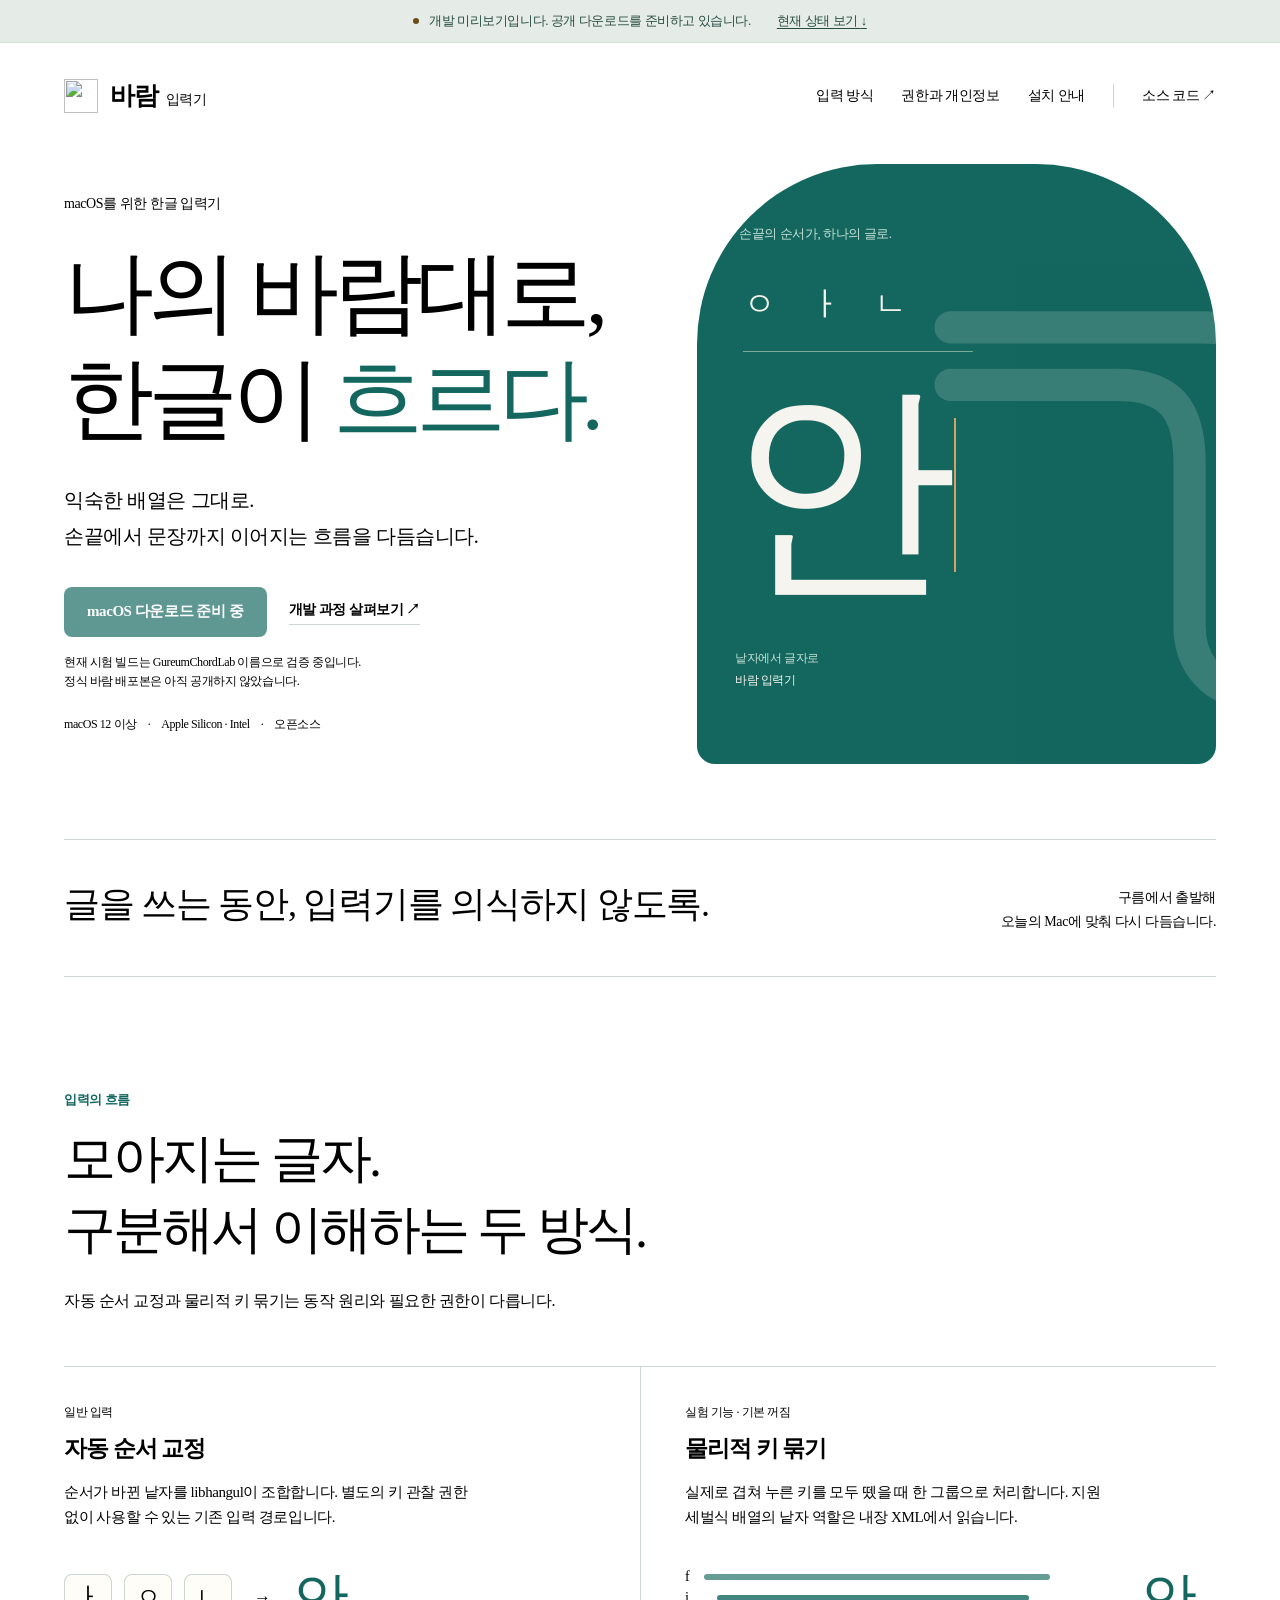
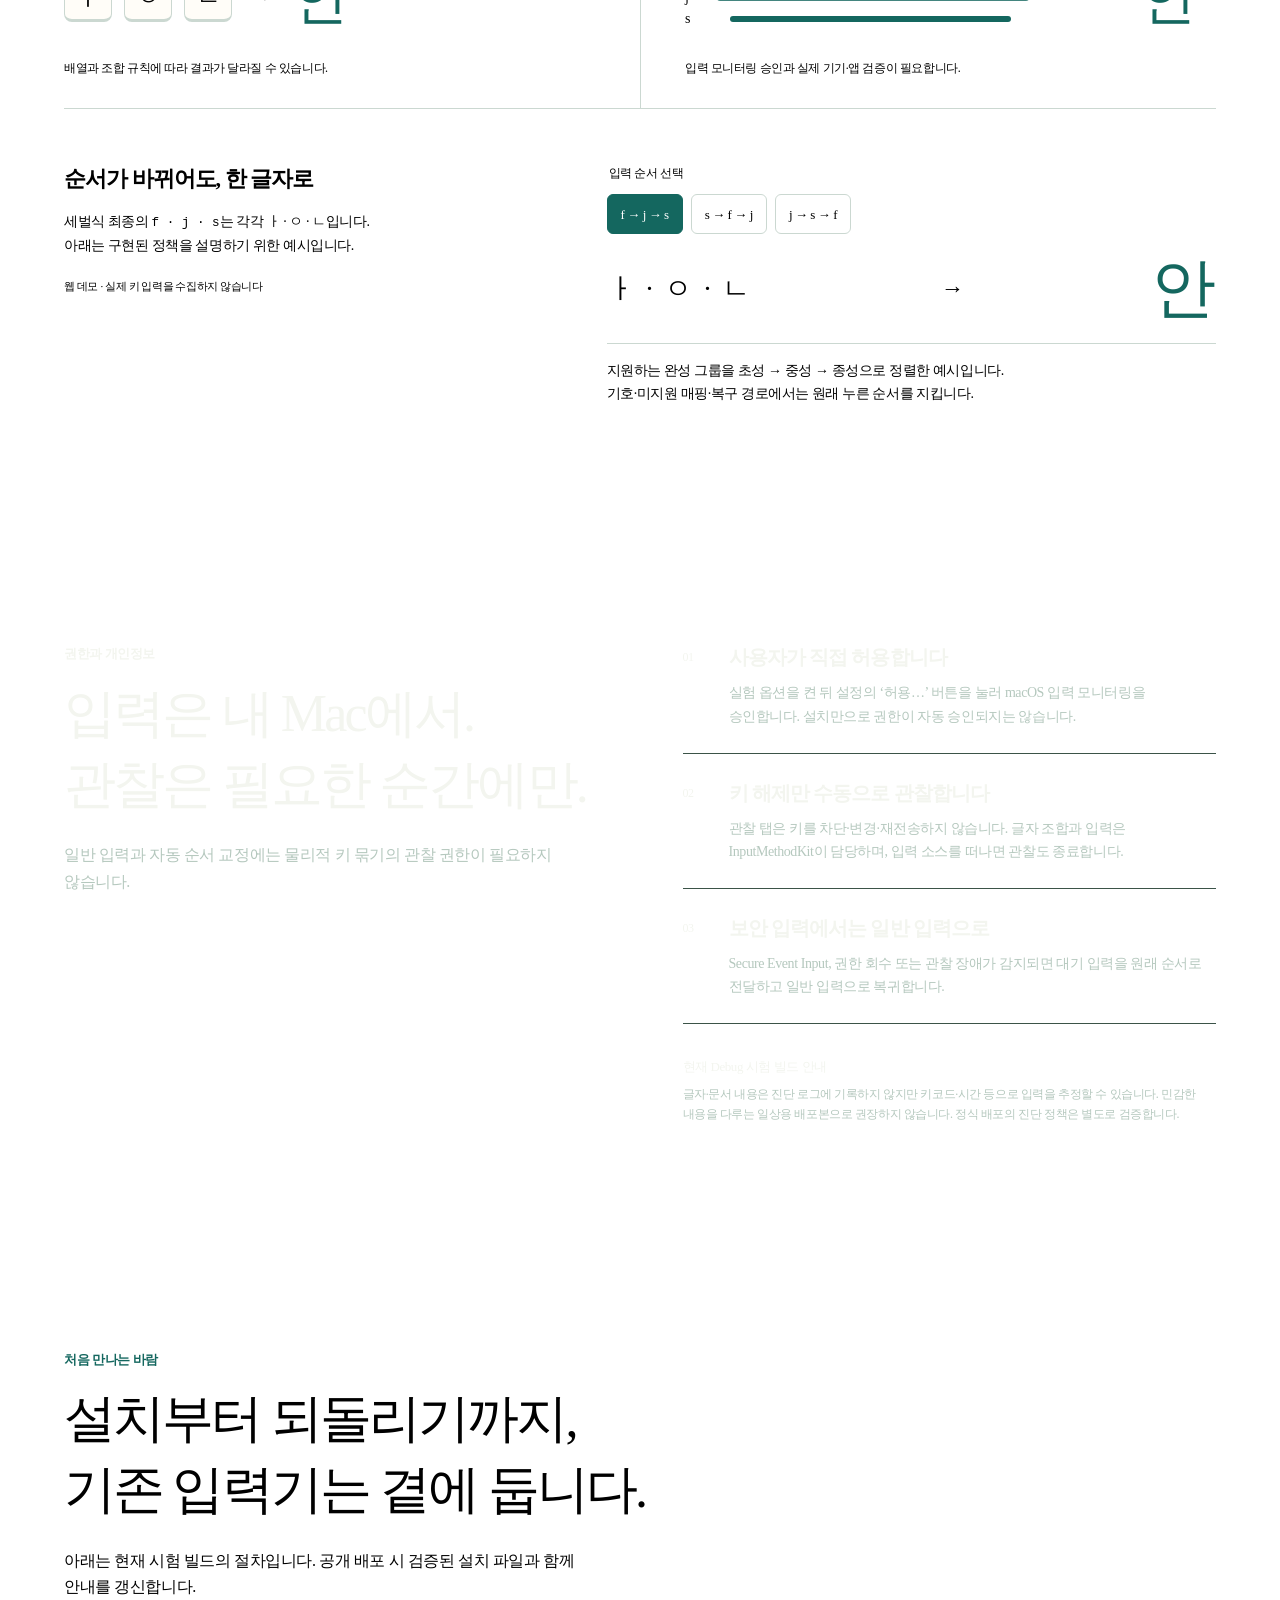
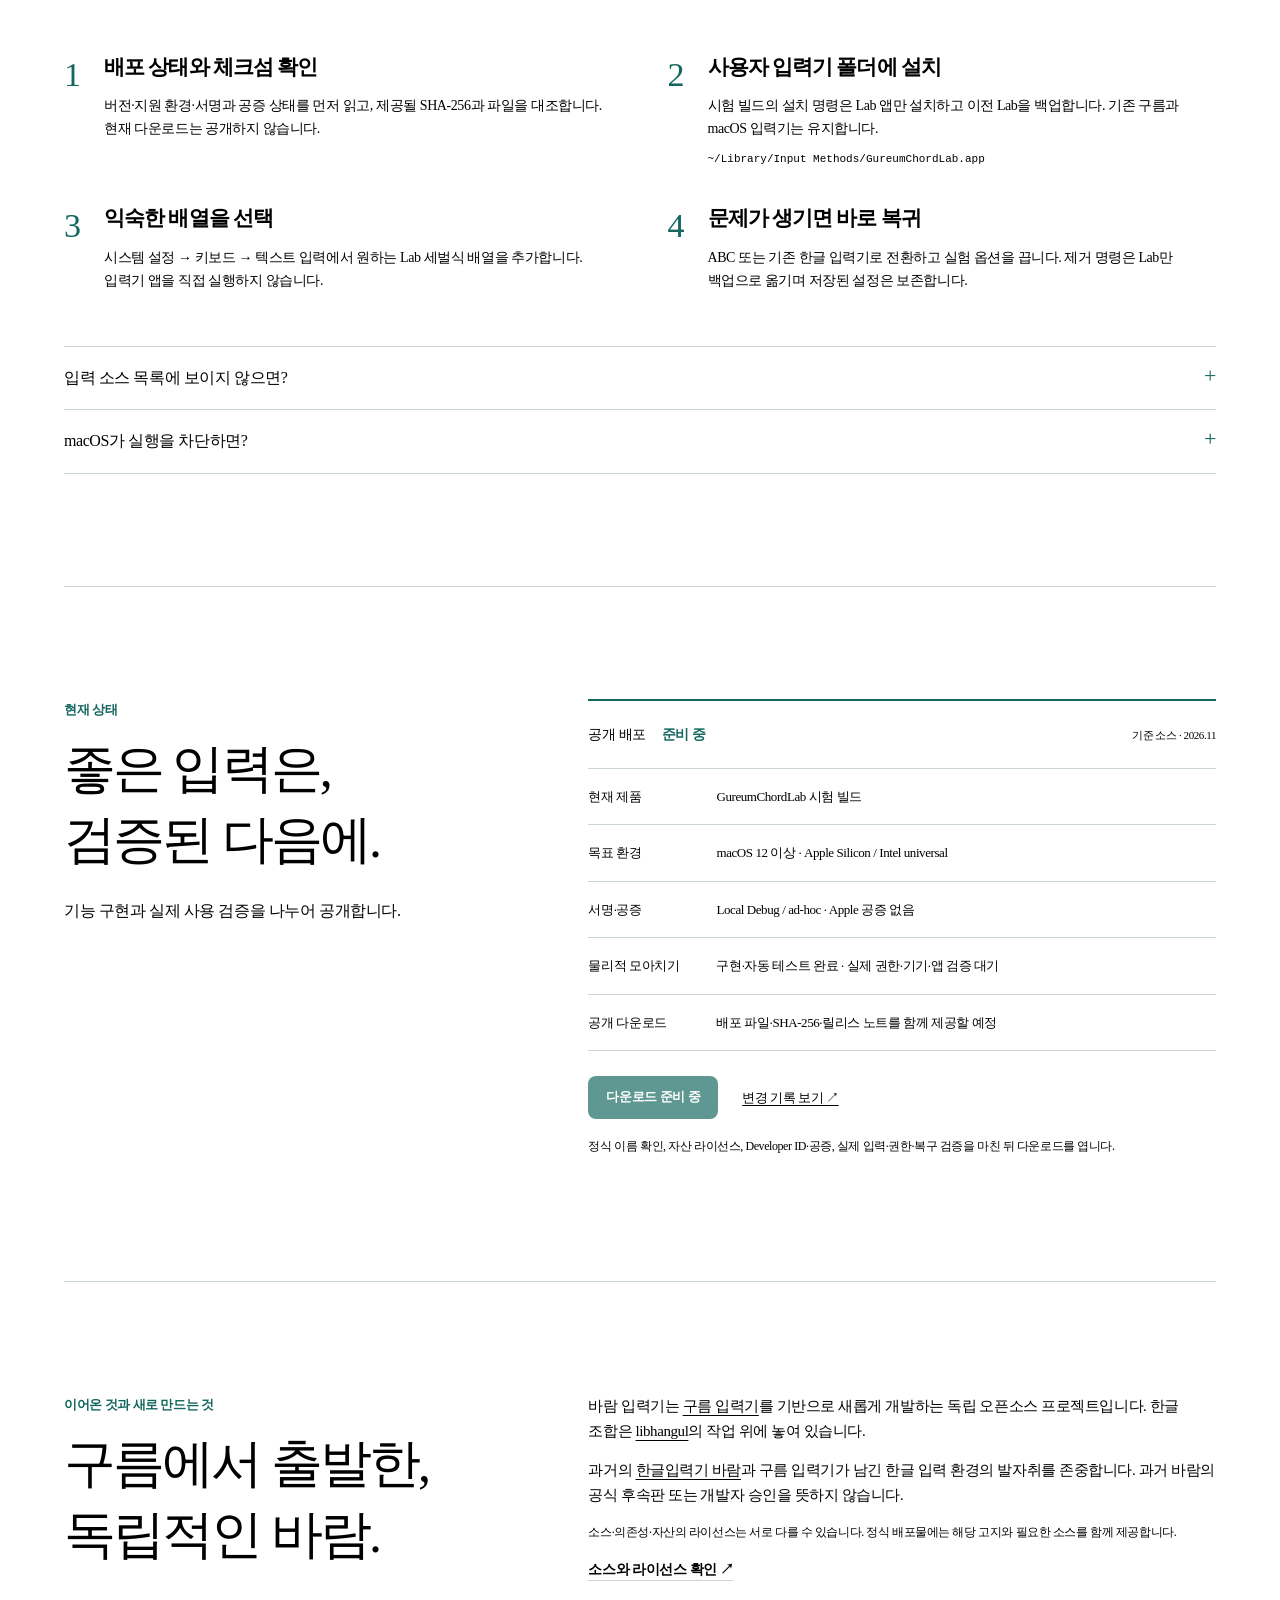
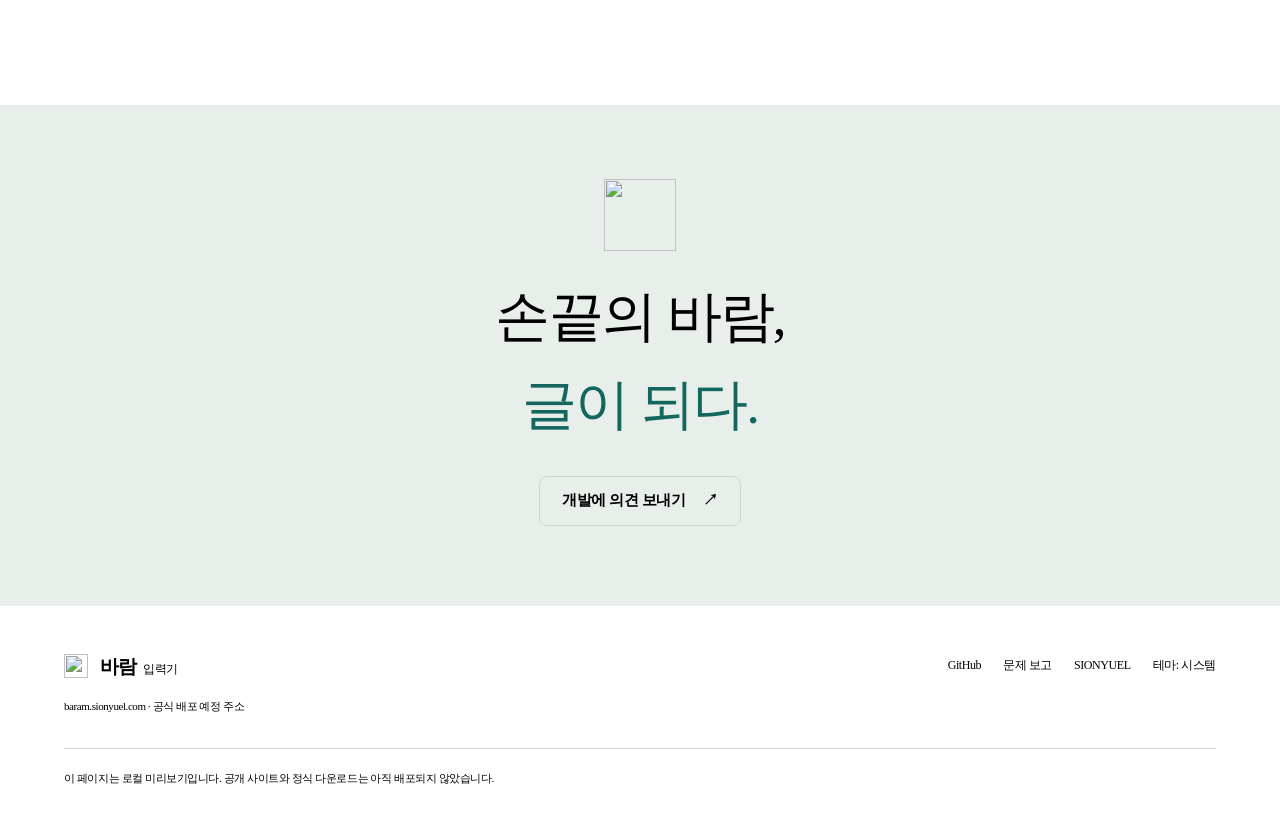
==== site/baram/src/index.html @ b05494de "Add a local Baram site preview with guarded distribution claims" ====
<!doctype html>
<html lang="ko">
<head>
  <meta charset="utf-8">
  <meta name="viewport" content="width=device-width, initial-scale=1">
  <meta name="color-scheme" content="light dark">
  <meta name="theme-color" content="#14675f">
  <meta name="description" content="바람 입력기는 구름에서 출발한 macOS용 독립 오픈소스 한글 입력기입니다. 익숙한 세벌식과 손끝의 흐름을 다듬고 있습니다. 현재 개발 중이며 공개 다운로드는 준비 중입니다.">
  <meta name="robots" content="noindex, nofollow">
  <meta property="og:title" content="바람 입력기 — 나의 바람대로, 한글이 흐르다">
  <meta property="og:description" content="macOS를 위한 한글 입력기. 세벌식의 리듬을 살리는 새로운 바람을 준비합니다.">
  <meta property="og:type" content="website">
  <meta property="og:url" content="https://baram.sionyuel.com/">
  <link rel="canonical" href="https://baram.sionyuel.com/">
  <link rel="icon" href="assets/baram-mark-small.svg" type="image/svg+xml">
  <link rel="stylesheet" href="styles.css">
  <script src="app.js" defer></script>
  <title>바람 입력기 — 나의 바람대로, 한글이 흐르다</title>
</head>
<body>
  <!-- THESIS: A quiet Korean writing tool is introduced through the act of composing a syllable. OWN-WORLD: jade, ink and warm paper; original wind-to-ㅂ mark; generous editorial spacing. STORY: understand the input paths, read the current limits, then follow development. FIRST VIEWPORT: wordmark, poetic title, honest availability and one large composing syllable. FORM: local-only extension of the confirmed Baram brand. FINISH: verified local artifact; publication and download release remain gated. -->
  <a class="skip-link" href="#main">본문으로 바로 가기</a>
  <div class="development-banner"><span class="status-dot" aria-hidden="true"></span><span>개발 미리보기입니다. 공개 다운로드를 준비하고 있습니다.</span><a href="#release">현재 상태 보기 <span aria-hidden="true">↓</span></a></div>
  <header class="site-header wrap">
    <a class="brand" href="#" aria-label="바람 입력기 처음으로"><img src="assets/baram-mark-master.svg" width="34" height="34" alt=""><span>바람 <small>입력기</small></span></a>
    <nav aria-label="주 메뉴"><a href="#input">입력 방식</a><a href="#privacy">권한과 개인정보</a><a href="#guide">설치 안내</a><a class="source-link" href="https://github.com/kathar0s/gureum">소스 코드 <span aria-hidden="true">↗</span></a></nav>
  </header>
  <main id="main">
    <section class="hero wrap" aria-labelledby="hero-title">
      <div class="hero-copy"><p class="platform">macOS를 위한 한글 입력기</p><h1 id="hero-title">나의 바람대로,<br>한글이 <em>흐르다.</em></h1><p class="hero-intro">익숙한 배열은 그대로.<br>손끝에서 문장까지 이어지는 흐름을 다듬습니다.</p><div class="hero-actions"><button class="button primary" type="button" disabled aria-describedby="download-note">macOS 다운로드 준비 중</button><a class="text-link" href="https://github.com/kathar0s/gureum">개발 과정 살펴보기 <span aria-hidden="true">↗</span></a></div><p id="download-note" class="availability">현재 시험 빌드는 GureumChordLab 이름으로 검증 중입니다.<br>정식 바람 배포본은 아직 공개하지 않았습니다.</p><ul class="platform-facts" aria-label="목표 실행 환경"><li>macOS 12 이상</li><li>Apple Silicon · Intel</li><li>오픈소스</li></ul></div>
      <div class="composition-art" aria-label="낱자 이응, 아, 니은이 모여 안이 되는 조합 예시"><span class="art-caption">손끝의 순서가, 하나의 글로.</span><div class="jamo-track" aria-hidden="true"><span>ㅇ</span><span>ㅏ</span><span>ㄴ</span></div><span class="composition-line" aria-hidden="true"></span><span class="formed-syllable" aria-hidden="true">안<span class="caret"></span></span><span class="art-footnote">낱자에서 글자로<br><strong>바람 입력기</strong></span><svg class="wind-path" viewBox="0 0 480 470" fill="none" aria-hidden="true"><path d="M0 90H220C275 90 290 125 290 160V255C290 320 340 342 410 310"/><path d="M0 140H145C190 140 208 160 208 208V350C208 408 270 430 345 394"/></svg></div>
    </section>
    <section class="intro-line wrap" aria-label="제품 소개"><p>글을 쓰는 동안,<br class="mobile-break"> 입력기를 의식하지 않도록.</p><span>구름에서 출발해<br>오늘의 Mac에 맞춰 다시 다듬습니다.</span></section>
    <section id="input" class="input-section wrap section-space" aria-labelledby="input-title">
      <div class="section-heading"><p class="section-label">입력의 흐름</p><h2 id="input-title">모아지는 글자.<br>구분해서 이해하는 두 방식.</h2><p>자동 순서 교정과 물리적 키 묶기는 동작 원리와 필요한 권한이 다릅니다.</p></div>
      <div class="input-comparison"><article><span class="mode-state">일반 입력</span><h3>자동 순서 교정</h3><p>순서가 바뀐 낱자를 libhangul이 조합합니다. 별도의 키 관찰 권한 없이 사용할 수 있는 기존 입력 경로입니다.</p><div class="key-flow" aria-label="아, 이응, 니은 순서의 입력이 안으로 조합되는 예시"><kbd>ㅏ</kbd><kbd>ㅇ</kbd><kbd>ㄴ</kbd><span aria-hidden="true">→</span><strong>안</strong></div><p class="small-note">배열과 조합 규칙에 따라 결과가 달라질 수 있습니다.</p></article><article class="experimental-mode"><span class="mode-state">실험 기능 · 기본 꺼짐</span><h3>물리적 키 묶기</h3><p>실제로 겹쳐 누른 키를 모두 뗐을 때 한 그룹으로 처리합니다. 지원 세벌식 배열의 낱자 역할은 내장 XML에서 읽습니다.</p><div class="hold-flow" aria-hidden="true"><span class="hold-line one">f <i></i></span><span class="hold-line two">j <i></i></span><span class="hold-line three">s <i></i></span><strong>안</strong></div><p class="small-note">입력 모니터링 승인과 실제 기기·앱 검증이 필요합니다.</p></article></div>
      <div class="demo" aria-labelledby="demo-title"><div><h3 id="demo-title">순서가 바뀌어도, 한 글자로</h3><p>세벌식 최종의 <code>f · j · s</code>는 각각 <span class="nowrap">ㅏ · ㅇ · ㄴ</span>입니다.<br>아래는 구현된 정책을 설명하기 위한 예시입니다.</p><span class="demo-disclaimer">웹 데모 · 실제 키 입력을 수집하지 않습니다</span></div><div class="demo-control"><fieldset><legend>입력 순서 선택</legend><div class="sequence-buttons"><button type="button" class="sequence selected" data-sequence="fjs" aria-pressed="true">f → j → s</button><button type="button" class="sequence" data-sequence="sfj" aria-pressed="false">s → f → j</button><button type="button" class="sequence" data-sequence="jsf" aria-pressed="false">j → s → f</button></div></fieldset><div class="demo-result" aria-live="polite" aria-atomic="true"><span id="demo-jamo">ㅏ · ㅇ · ㄴ</span><span class="result-arrow" aria-hidden="true">→</span><strong>안</strong></div><p>지원하는 완성 그룹을 초성 → 중성 → 종성으로 정렬한 예시입니다.<br>기호·미지원 매핑·복구 경로에서는 원래 누른 순서를 지킵니다.</p></div></div>
    </section>
    <section id="privacy" class="privacy-section section-space" aria-labelledby="privacy-title"><div class="wrap privacy-layout"><div class="section-heading"><p class="section-label">권한과 개인정보</p><h2 id="privacy-title">입력은 내 Mac에서.<br>관찰은 필요한 순간에만.</h2><p>일반 입력과 자동 순서 교정에는 물리적 키 묶기의 관찰 권한이 필요하지 않습니다.</p></div><div class="privacy-details"><article><span class="plain-icon" aria-hidden="true">01</span><div><h3>사용자가 직접 허용합니다</h3><p>실험 옵션을 켠 뒤 설정의 ‘허용…’ 버튼을 눌러 macOS 입력 모니터링을 승인합니다. 설치만으로 권한이 자동 승인되지는 않습니다.</p></div></article><article><span class="plain-icon" aria-hidden="true">02</span><div><h3>키 해제만 수동으로 관찰합니다</h3><p>관찰 탭은 키를 차단·변경·재전송하지 않습니다. 글자 조합과 입력은 InputMethodKit이 담당하며, 입력 소스를 떠나면 관찰도 종료합니다.</p></div></article><article><span class="plain-icon" aria-hidden="true">03</span><div><h3>보안 입력에서는 일반 입력으로</h3><p>Secure Event Input, 권한 회수 또는 관찰 장애가 감지되면 대기 입력을 원래 순서로 전달하고 일반 입력으로 복귀합니다.</p></div></article><aside class="debug-note"><strong>현재 Debug 시험 빌드 안내</strong><p>글자·문서 내용은 진단 로그에 기록하지 않지만 키코드·시간 등으로 입력을 추정할 수 있습니다. 민감한 내용을 다루는 일상용 배포본으로 권장하지 않습니다. 정식 배포의 진단 정책은 별도로 검증합니다.</p></aside></div></div></section>
    <section id="guide" class="guide-section wrap section-space" aria-labelledby="guide-title"><div class="section-heading"><p class="section-label">처음 만나는 바람</p><h2 id="guide-title">설치부터 되돌리기까지,<br>기존 입력기는 곁에 둡니다.</h2><p>아래는 현재 시험 빌드의 절차입니다. 공개 배포 시 검증된 설치 파일과 함께 안내를 갱신합니다.</p></div><div class="guide-steps"><article><span>1</span><div><h3>배포 상태와 체크섬 확인</h3><p>버전·지원 환경·서명과 공증 상태를 먼저 읽고, 제공될 SHA-256과 파일을 대조합니다. 현재 다운로드는 공개하지 않습니다.</p></div></article><article><span>2</span><div><h3>사용자 입력기 폴더에 설치</h3><p>시험 빌드의 설치 명령은 Lab 앱만 설치하고 이전 Lab을 백업합니다. 기존 구름과 macOS 입력기는 유지합니다.</p><code>~/Library/Input Methods/GureumChordLab.app</code></div></article><article><span>3</span><div><h3>익숙한 배열을 선택</h3><p>시스템 설정 → 키보드 → 텍스트 입력에서 원하는 Lab 세벌식 배열을 추가합니다. 입력기 앱을 직접 실행하지 않습니다.</p></div></article><article><span>4</span><div><h3>문제가 생기면 바로 복귀</h3><p>ABC 또는 기존 한글 입력기로 전환하고 실험 옵션을 끕니다. 제거 명령은 Lab만 백업으로 옮기며 저장된 설정은 보존합니다.</p></div></article></div><details class="faq"><summary>입력 소스 목록에 보이지 않으면?</summary><p>시스템 설정에서 입력 소스를 다시 확인하고, 새 입력기가 반영되지 않았다면 작업을 저장한 뒤 로그아웃·로그인을 진행합니다. 기존 입력기는 먼저 지우지 마세요.</p></details><details class="faq"><summary>macOS가 실행을 차단하면?</summary><p>현재 시험 파일은 Developer ID 서명·Apple 공증을 받지 않았습니다. 보안 설정을 전체 해제하지 말고 파일 출처와 체크섬을 확인하세요. 정식 다운로드는 서명·공증 검증 뒤 공개합니다. <a href="https://support.apple.com/ko-kr/102445">Apple의 안전한 앱 열기 안내</a></p></details></section>
    <section id="release" class="release-section wrap section-space" aria-labelledby="release-title"><div class="section-heading"><p class="section-label">현재 상태</p><h2 id="release-title">좋은 입력은,<br>검증된 다음에.</h2><p>기능 구현과 실제 사용 검증을 나누어 공개합니다.</p></div><div class="release-ledger"><div class="ledger-head"><span>공개 배포</span><strong>준비 중</strong><span class="release-date">기준 소스 · 2026.11</span></div><dl><div><dt>현재 제품</dt><dd>GureumChordLab 시험 빌드</dd></div><div><dt>목표 환경</dt><dd>macOS 12 이상 · Apple Silicon / Intel universal</dd></div><div><dt>서명·공증</dt><dd>Local Debug / ad-hoc · Apple 공증 없음</dd></div><div><dt>물리적 모아치기</dt><dd>구현·자동 테스트 완료 · 실제 권한·기기·앱 검증 대기</dd></div><div><dt>공개 다운로드</dt><dd>배포 파일·SHA-256·릴리스 노트를 함께 제공할 예정</dd></div></dl><div class="release-actions"><button class="button primary" type="button" disabled>다운로드 준비 중</button><a href="https://github.com/kathar0s/gureum/commits/feature/chorded-sebeolsik-foundation/">변경 기록 보기 <span aria-hidden="true">↗</span></a></div></div><p class="release-gate">정식 이름 확인, 자산 라이선스, Developer ID·공증, 실제 입력·권한·복구 검증을 마친 뒤 다운로드를 엽니다.</p></section>
    <section class="heritage wrap section-space" aria-labelledby="heritage-title"><div><p class="section-label">이어온 것과 새로 만드는 것</p><h2 id="heritage-title">구름에서 출발한,<br>독립적인 바람.</h2></div><div><p>바람 입력기는 <a href="https://github.com/gureum/gureum">구름 입력기</a>를 기반으로 새롭게 개발하는 독립 오픈소스 프로젝트입니다. 한글 조합은 <a href="https://github.com/libhangul/libhangul">libhangul</a>의 작업 위에 놓여 있습니다.</p><p>과거의 <a href="https://baramim.blogspot.com/">한글입력기 바람</a>과 구름 입력기가 남긴 한글 입력 환경의 발자취를 존중합니다. 과거 바람의 공식 후속판 또는 개발자 승인을 뜻하지 않습니다.</p><p class="small-note">소스·의존성·자산의 라이선스는 서로 다를 수 있습니다. 정식 배포물에는 해당 고지와 필요한 소스를 함께 제공합니다.</p><a class="text-link" href="https://github.com/kathar0s/gureum/blob/feature/chorded-sebeolsik-foundation/COPYING">소스와 라이선스 확인 <span aria-hidden="true">↗</span></a></div></section>
    <section class="closing"><div class="wrap"><img src="assets/baram-mark-master.svg" width="72" height="72" alt=""><p>손끝의 바람,<br><em>글이 되다.</em></p><a class="button outline" href="https://github.com/kathar0s/gureum/issues">개발에 의견 보내기 <span aria-hidden="true">↗</span></a></div></section>
  </main>
  <footer class="site-footer wrap"><div><a class="brand" href="#"><img src="assets/baram-mark-small.svg" width="24" height="24" alt=""><span>바람 <small>입력기</small></span></a><p>baram.sionyuel.com · 공식 배포 예정 주소</p></div><div class="footer-links"><a href="https://github.com/kathar0s/gureum">GitHub</a><a href="https://github.com/kathar0s/gureum/issues">문제 보고</a><a href="https://sionyuel.com">SIONYUEL</a><button id="theme-toggle" type="button" aria-label="테마: 시스템 설정">테마: 시스템</button></div><p class="footer-note">이 페이지는 로컬 미리보기입니다. 공개 사이트와 정식 다운로드는 아직 배포되지 않았습니다.</p></footer>
</body>
</html>
---- site/baram/src/styles.css ----
@import url("./assets/brand-tokens.css");

:root { --page-max: 1160px; --edge: clamp(22px, 5vw, 64px); --display: clamp(55px, 7vw, 94px); --site-line: #cbd8d1; --site-accent: #14675f; --site-surface: #fffdf8; --site-soft: #e8efea; --serif: "AppleMyungjo", "Noto Serif CJK KR", "Batang", serif; color-scheme: light; }
* { box-sizing: border-box; }
html { scroll-behavior: smooth; scroll-padding-top: 30px; }
body { margin: 0; background: var(--bg); color: var(--ink); font-family: var(--font-body); font-size: 17px; line-height: 1.65; letter-spacing: -.025em; -webkit-font-smoothing: antialiased; word-break: keep-all; }
a { color: inherit; text-underline-offset: .24em; text-decoration-thickness: 1px; }
a:hover { color: var(--site-accent); }
button { font: inherit; letter-spacing: inherit; }
button, a { -webkit-tap-highlight-color: transparent; }
button:focus-visible, a:focus-visible, summary:focus-visible { outline: 3px solid var(--site-accent); outline-offset: 5px; border-radius: 4px; }
::selection { background: var(--warm); color: #172c2c; }
img { display: block; max-width: 100%; }
button:disabled { cursor: not-allowed; }
.wrap { width: min(100% - var(--edge) * 2, var(--page-max)); margin-inline: auto; }
.skip-link { position: fixed; top: 10px; left: 10px; z-index: 10; padding: 10px 18px; background: var(--ink); color: var(--bg); transform: translateY(-150%); }
.skip-link:focus { transform: none; }
.development-banner { display: flex; align-items: center; justify-content: center; gap: 10px; padding: 11px var(--edge); background: #e5ece7; font-size: 13px; line-height: 1.5; color: #294c43; border-bottom: 1px solid #d7e1da; }
.development-banner a { margin-left: 16px; white-space: nowrap; }
.status-dot { flex: 0 0 6px; width: 6px; height: 6px; border-radius: 50%; background: #6b4c15; }
.site-header { height: 106px; display: flex; align-items: center; justify-content: space-between; gap: 24px; }
.brand { display: inline-flex; align-items: center; gap: 12px; text-decoration: none; white-space: nowrap; }
.brand > span { font-weight: 700; font-size: 25px; letter-spacing: -.05em; }
.brand small { font-size: 14px; font-weight: 400; margin-left: 3px; letter-spacing: -.025em; }
.site-header nav { display: flex; align-items: center; gap: 28px; font-size: 14px; }
.site-header nav a { text-decoration: none; }
.source-link { border-left: 1px solid var(--site-line); padding-left: 28px; }
.hero { display: grid; grid-template-columns: 1.12fr 1fr; min-height: 690px; align-items: center; gap: 52px; padding-top: 15px; padding-bottom: 75px; }
.platform { font-size: 14px; margin: 0 0 25px; color: var(--ink-2); }
h1, h2, h3, p { margin-top: 0; }
h1 { font-size: var(--display); line-height: 1.18; letter-spacing: -.065em; font-weight: 500; margin-bottom: 30px; }
h1 em { color: var(--site-accent); font-family: var(--serif); font-style: normal; letter-spacing: -.08em; }
.hero-intro { font-size: 20px; color: var(--ink-2); line-height: 1.8; margin-bottom: 33px; }
.hero-actions { display: flex; align-items: center; gap: 22px; flex-wrap: wrap; }
.button { display: inline-flex; align-items: center; justify-content: center; gap: 18px; min-height: 50px; padding: 12px 22px; border-radius: 8px; border: 1px solid transparent; font-size: 15px; font-weight: 600; line-height: 1.4; text-decoration: none; }
.button.primary { background: var(--site-accent); color: #fff; }
.button.primary:disabled { background: var(--site-accent); opacity: .68; }
.button.outline { color: var(--ink); border-color: var(--site-line); background: transparent; }
.text-link { font-size: 14px; font-weight: 600; text-decoration: none; border-bottom: 1px solid var(--site-line); padding-bottom: 3px; }
.availability { font-size: 12px; line-height: 1.65; color: var(--ink-2); margin: 16px 0 23px; }
.platform-facts { list-style: none; display: flex; flex-wrap: wrap; gap: 0; padding: 0; margin: 0; font-size: 12px; color: var(--ink-2); }
.platform-facts li + li::before { content: "·"; padding-inline: 11px; }
.composition-art { align-self: stretch; min-height: 510px; position: relative; isolation: isolate; display: flex; flex-direction: column; align-items: flex-start; justify-content: center; padding: 54px 38px 38px; background: var(--site-accent); color: #f6f4ee; border-radius: 180px 180px 18px 18px; overflow: hidden; }
.art-caption { position: absolute; top: 59px; left: 42px; right: 25px; font-size: 13px; color: #c7e1d6; }
.jamo-track { display: flex; gap: 33px; font-size: 33px; font-weight: 300; line-height: 1; margin-top: 36px; margin-bottom: 30px; padding-left: 8px; z-index: 2; }
.composition-line { width: 230px; height: 1px; background: #7ca99b; margin-left: 8px; z-index: 2; }
.formed-syllable { font-size: clamp(150px, 18vw, 230px); line-height: 1.2; font-weight: 300; letter-spacing: -.12em; margin-left: -7px; z-index: 2; }
.caret { display: inline-block; width: 2px; height: .67em; margin-left: 23px; background: #d9a15f; transform: translateY(5px); }
.art-footnote { margin-top: 20px; font-size: 12px; line-height: 1.8; color: #c7e1d6; z-index: 2; }
.art-footnote strong { color: #f6f4ee; font-weight: 500; }
.wind-path { position: absolute; width: 120%; right: -62%; top: 10%; height: 90%; opacity: .16; z-index: -1; stroke: #f6f4ee; stroke-width: 28; stroke-linecap: round; }
.intro-line { display: flex; align-items: flex-end; justify-content: space-between; padding-top: 35px; padding-bottom: 42px; border-top: 1px solid var(--site-line); border-bottom: 1px solid var(--site-line); }
.intro-line p { font-family: var(--serif); font-size: clamp(25px, 3vw, 36px); margin: 0; letter-spacing: -.035em; }
.intro-line > span { font-size: 14px; color: var(--ink-2); text-align: right; line-height: 1.7; }
.mobile-break { display: none; }
.section-space { padding-top: 112px; padding-bottom: 112px; }
.section-heading { max-width: 700px; margin-bottom: 52px; }
.section-label { color: var(--site-accent); font-size: 13px; font-weight: 600; margin-bottom: 14px; }
h2 { font-size: clamp(34px, 4.4vw, 52px); line-height: 1.36; font-weight: 500; letter-spacing: -.055em; margin-bottom: 22px; }
.section-heading > p:last-child { color: var(--ink-2); font-size: 16px; max-width: 550px; margin-bottom: 0; }
h3 { font-size: 23px; line-height: 1.4; letter-spacing: -.045em; font-weight: 600; margin-bottom: 15px; }
.input-comparison { display: grid; grid-template-columns: 1fr 1fr; border-block: 1px solid var(--site-line); }
.input-comparison article { padding: 36px 44px 30px 0; }
.input-comparison article + article { border-left: 1px solid var(--site-line); padding-left: 44px; padding-right: 0; }
.mode-state { display: block; font-size: 12px; color: var(--ink-2); margin-bottom: 10px; }
.input-comparison p { font-size: 15px; max-width: 430px; color: var(--ink-2); }
.key-flow { display: flex; align-items: center; gap: 12px; min-height: 106px; }
kbd { font-family: inherit; display: inline-flex; align-items: center; justify-content: center; width: 48px; height: 48px; border: 1px solid var(--site-line); border-bottom-width: 3px; border-radius: 8px; background: var(--site-surface); font-size: 25px; }
.key-flow > span { margin-inline: 10px; color: var(--ink-2); }
.key-flow strong { color: var(--site-accent); font-size: 56px; font-weight: 400; line-height: 1; }
.input-comparison .small-note { font-size: 12px; margin: 8px 0 0; }
.hold-flow { display: grid; grid-template-columns: 1fr 75px; min-height: 106px; align-content: center; column-gap: 24px; }
.hold-line { display: flex; align-items: center; gap: 15px; font-size: 14px; line-height: 21px; }
.hold-line i { height: 6px; background: var(--site-accent); border-radius: 6px; width: 80%; opacity: .65; }
.hold-line.two i { margin-left: 14px; width: 72%; opacity: .8; }
.hold-line.three i { margin-left: 25px; width: 65%; opacity: 1; }
.hold-flow strong { grid-column: 2; grid-row: 1 / 4; align-self: center; color: var(--site-accent); font-size: 56px; font-weight: 400; line-height: 1; }
.demo { display: grid; grid-template-columns: .95fr 1.2fr; gap: 60px; padding-top: 55px; }
.demo h3 { font-size: 22px; }
.demo p { font-size: 14px; color: var(--ink-2); }
code { font-family: "SFMono-Regular", Consolas, monospace; font-size: .9em; letter-spacing: 0; }
.nowrap { white-space: nowrap; }
.demo-disclaimer { font-size: 11px; color: var(--ink-2); }
fieldset { margin: 0; padding: 0; border: 0; }
legend { font-size: 12px; color: var(--ink-2); margin-bottom: 10px; }
.sequence-buttons { display: flex; gap: 8px; flex-wrap: wrap; }
.sequence { border: 1px solid var(--site-line); color: var(--ink-2); border-radius: 6px; padding: 7px 13px; min-height: 40px; background: transparent; cursor: pointer; font-size: 13px; }
.sequence:hover { border-color: var(--site-accent); }
.sequence.selected { color: #fff; background: var(--site-accent); border-color: var(--site-accent); }
.demo-result { display: flex; align-items: center; justify-content: space-between; border-bottom: 1px solid var(--site-line); padding: 14px 0; margin-bottom: 15px; min-height: 110px; }
.demo-result > span:first-child { font-size: 28px; letter-spacing: .08em; }
.result-arrow { color: var(--ink-2); font-size: 23px; }
.demo-result strong { font-size: 65px; font-weight: 400; color: var(--site-accent); line-height: 1; }
.demo-result.changed strong { animation: settle .3s ease-out; }
.privacy-section { background: var(--night); color: #f3f5ef; }
.privacy-layout { display: grid; grid-template-columns: 1fr 1fr; gap: 85px; }
.privacy-section .section-label { color: var(--mint); }
.privacy-section .section-heading { margin-bottom: 0; }
.privacy-section .section-heading > p:last-child { color: #b5c8be; }
.privacy-details article { display: grid; grid-template-columns: 28px 1fr; gap: 18px; padding: 25px 0; border-bottom: 1px solid #3b5348; }
.privacy-details article:first-child { padding-top: 0; }
.plain-icon { color: var(--warm); font-size: 12px; padding-top: 5px; font-variant-numeric: tabular-nums; }
.privacy-details h3 { font-size: 20px; margin-bottom: 10px; }
.privacy-details p { font-size: 14px; color: #b5c8be; margin-bottom: 0; }
.debug-note { margin-top: 32px; font-size: 13px; }
.debug-note strong { color: var(--warm); font-weight: 500; }
.debug-note p { font-size: 12px; margin-top: 8px; }
.guide-section { border-bottom: 1px solid var(--site-line); }
.guide-steps { display: grid; grid-template-columns: 1fr 1fr; gap: 36px 55px; margin-bottom: 44px; }
.guide-steps article { display: flex; align-items: flex-start; gap: 18px; }
.guide-steps article > span { font-family: var(--serif); font-size: 34px; color: var(--site-accent); line-height: 1.3; min-width: 22px; }
.guide-steps h3 { font-size: 21px; margin-bottom: 12px; }
.guide-steps p { font-size: 14px; color: var(--ink-2); margin-bottom: 10px; }
.guide-steps code { display: block; color: var(--ink-2); font-size: 11px; overflow-wrap: anywhere; word-break: break-all; }
.faq { border-top: 1px solid var(--site-line); padding: 18px 0; }
.faq:last-child { border-bottom: 1px solid var(--site-line); }
.faq summary { font-size: 16px; font-weight: 500; cursor: pointer; list-style: none; display: flex; justify-content: space-between; gap: 20px; }
.faq summary::-webkit-details-marker { display: none; }
.faq summary::after { content: "+"; font-size: 22px; line-height: 1; color: var(--site-accent); font-weight: 300; }
.faq[open] summary::after { content: "−"; }
.faq p { font-size: 14px; color: var(--ink-2); max-width: 850px; margin: 17px 0 4px; }
.release-section { display: grid; grid-template-columns: .85fr 1.2fr; gap: 0 80px; }
.release-section .section-heading { grid-row: 1 / 3; }
.release-ledger { border-top: 2px solid var(--site-accent); }
.ledger-head { display: flex; align-items: baseline; flex-wrap: wrap; gap: 16px; padding: 22px 0; border-bottom: 1px solid var(--site-line); font-size: 14px; }
.ledger-head strong { font-weight: 600; color: var(--site-accent); }
.release-date { margin-left: auto; font-size: 11px; color: var(--ink-2); }
.release-ledger dl { margin: 0; }
.release-ledger dl > div { display: grid; grid-template-columns: 110px 1fr; gap: 18px; padding: 17px 0; border-bottom: 1px solid var(--site-line); font-size: 13px; }
.release-ledger dt { color: var(--ink-2); }
.release-ledger dd { margin: 0; }
.release-actions { display: flex; align-items: center; gap: 24px; flex-wrap: wrap; margin-top: 25px; }
.release-actions a { font-size: 13px; }
.release-actions .button { font-size: 13px; min-height: 43px; padding: 10px 17px; }
.release-gate { grid-column: 2; color: var(--ink-2); font-size: 12px; margin-top: 18px; }
.heritage { border-top: 1px solid var(--site-line); display: grid; grid-template-columns: .85fr 1.2fr; gap: 80px; }
.heritage p { font-size: 15px; color: var(--ink-2); }
.heritage .section-label { font-size: 13px; color: var(--site-accent); }
.heritage .small-note { font-size: 12px; }
.closing { background: var(--site-soft); text-align: center; padding: 74px 0 80px; }
.closing img { margin: 0 auto 22px; }
.closing p { font-family: var(--serif); font-size: clamp(33px, 5vw, 55px); line-height: 1.6; letter-spacing: -.035em; margin-bottom: 27px; }
.closing em { font-style: normal; color: var(--site-accent); }
.site-footer { display: grid; grid-template-columns: 1fr 1fr; gap: 32px; padding-top: 45px; padding-bottom: 30px; }
.site-footer .brand > span { font-size: 19px; }
.site-footer .brand small { font-size: 12px; }
.site-footer p { font-size: 11px; color: var(--ink-2); margin: 10px 0 0; }
.footer-links { display: flex; justify-content: flex-end; align-items: flex-start; flex-wrap: wrap; gap: 22px; font-size: 12px; padding-top: 5px; }
.footer-links a { text-decoration: none; }
.footer-links button { font-size: 12px; border: 0; background: transparent; color: var(--ink-2); padding: 0; cursor: pointer; }
.site-footer .footer-note { grid-column: 1 / -1; border-top: 1px solid var(--site-line); padding-top: 20px; margin-top: 0; }
@keyframes settle { from { opacity: .35; transform: translateY(5px); } to { opacity: 1; transform: none; } }
@media (prefers-color-scheme: dark) { :root:not([data-theme="light"]) { --bg: #162623; --ink: #f3f5ef; --ink-2: #b5c8be; --site-line: #3b5348; --site-accent: #a9e2cd; --site-surface: #20372e; --site-soft: #20372e; color-scheme: dark; } }
:root[data-theme="dark"] { --bg: #162623; --ink: #f3f5ef; --ink-2: #b5c8be; --site-line: #3b5348; --site-accent: #a9e2cd; --site-surface: #20372e; --site-soft: #20372e; color-scheme: dark; }
:root[data-theme="dark"] .development-banner { background: #20372e; color: #d2e5da; border-color: #3b5348; }
:root[data-theme="dark"] .button.primary, :root[data-theme="dark"] .sequence.selected { color: #162623; }
:root[data-theme="dark"] .composition-art { background: #14675f; }
:root[data-theme="dark"] .brand img, :root[data-theme="dark"] .closing img { filter: brightness(0) saturate(100%) invert(86%) sepia(17%) saturate(505%) hue-rotate(99deg) brightness(99%) contrast(89%); }
@media (prefers-color-scheme: dark) { :root:not([data-theme="light"]) .development-banner { background: #20372e; color: #d2e5da; border-color: #3b5348; } :root:not([data-theme="light"]) .button.primary, :root:not([data-theme="light"]) .sequence.selected { color: #162623; } :root:not([data-theme="light"]) .composition-art { background: #14675f; } :root:not([data-theme="light"]) .brand img, :root:not([data-theme="light"]) .closing img { filter: brightness(0) saturate(100%) invert(86%) sepia(17%) saturate(505%) hue-rotate(99deg) brightness(99%) contrast(89%); } }
@media (max-width: 1000px) { .site-header nav { gap: 19px; } .source-link { padding-left: 19px; } .hero { gap: 30px; min-height: 630px; } .composition-art { padding-inline: 28px; min-height: 470px; } .art-caption { left: 29px; } .jamo-track { gap: 26px; } .composition-line { width: 190px; } .formed-syllable { font-size: 180px; } .hero-actions { gap: 15px; } .privacy-layout, .release-section, .heritage { gap: 48px; } .demo { gap: 35px; } }
@media (max-width: 760px) { :root { --edge: 24px; --display: clamp(48px, 10vw, 68px); } body { font-size: 16px; } .development-banner { justify-content: flex-start; font-size: 11px; gap: 8px; } .development-banner a { margin-left: auto; } .development-banner > span:nth-child(2) { max-width: 230px; } .site-header { height: 85px; } .brand > span { font-size: 23px; } .brand img { width: 29px; } .site-header nav > a:not(.source-link) { display: none; } .source-link { padding-left: 0; border: 0; font-size: 12px; } .hero { grid-template-columns: 1fr; padding-top: 30px; padding-bottom: 55px; gap: 42px; } .platform { margin-bottom: 18px; font-size: 12px; } h1 { margin-bottom: 21px; } .hero-intro { font-size: 17px; line-height: 1.8; margin-bottom: 27px; } .button { font-size: 14px; min-height: 47px; padding-inline: 18px; } .hero-actions { align-items: flex-start; gap: 17px; } .text-link { font-size: 13px; } .availability { font-size: 11px; } .platform-facts { font-size: 11px; } .composition-art { min-height: 360px; border-radius: 150px 150px 14px 14px; padding: 70px 36px 24px; width: min(100%, 420px); justify-self: center; } .art-caption { top: 38px; left: 36px; font-size: 12px; } .jamo-track { margin-top: 20px; font-size: 27px; gap: 29px; margin-bottom: 20px; } .composition-line { width: 205px; } .formed-syllable { font-size: 160px; line-height: 1.1; } .art-footnote { position: absolute; right: 30px; bottom: 30px; text-align: right; font-size: 10px; } .wind-path { right: -55%; } .intro-line { display: block; padding: 28px 0; } .intro-line p { font-size: 25px; } .intro-line > span { display: block; text-align: left; font-size: 12px; margin-top: 18px; } .intro-line > span br { display: none; } .section-space { padding-top: 68px; padding-bottom: 68px; } .section-heading { margin-bottom: 34px; } .section-label { font-size: 11px; margin-bottom: 12px; } h2 { font-size: 34px; margin-bottom: 18px; } .section-heading > p:last-child { font-size: 14px; } .input-comparison { grid-template-columns: 1fr; } .input-comparison article { padding: 28px 0; } .input-comparison article + article { border-left: 0; border-top: 1px solid var(--site-line); padding: 28px 0; } h3 { font-size: 21px; } .input-comparison p { font-size: 14px; } .key-flow { min-height: 90px; } kbd { width: 42px; height: 42px; font-size: 23px; } .key-flow strong { font-size: 51px; } .demo { grid-template-columns: 1fr; gap: 24px; padding-top: 35px; } .demo h3 { font-size: 21px; } .demo p { font-size: 13px; } .demo-result { min-height: 100px; } .demo-result > span:first-child { font-size: 25px; } .demo-result strong { font-size: 58px; } .privacy-layout { grid-template-columns: 1fr; gap: 35px; } .privacy-details h3 { font-size: 19px; } .privacy-details p { font-size: 13px; } .privacy-details article { gap: 12px; padding-block: 22px; } .guide-steps { grid-template-columns: 1fr; gap: 28px; } .guide-steps h3 { font-size: 19px; } .guide-steps p { font-size: 13px; } .faq summary { font-size: 14px; } .faq p { font-size: 13px; } .release-section { display: block; } .release-section .section-heading { margin-bottom: 32px; } .release-ledger dl > div { grid-template-columns: 92px 1fr; font-size: 12px; gap: 12px; padding-block: 15px; } .release-date { margin-left: 0; width: 100%; } .ledger-head { gap: 10px 15px; padding-block: 18px; } .release-actions { gap: 18px; } .release-gate { font-size: 11px; } .heritage { grid-template-columns: 1fr; gap: 20px; } .heritage p { font-size: 14px; } .closing { padding-block: 55px; } .closing img { width: 55px; height: 55px; } .closing p { font-size: 39px; } .site-footer { grid-template-columns: 1fr; gap: 24px; padding-top: 32px; } .footer-links { justify-content: flex-start; gap: 20px; } .site-footer .footer-note { grid-column: 1; font-size: 10px; } }
@media (max-width: 380px) { :root { --edge: 20px; } .development-banner a { display: none; } h1 { font-size: 48px; } .hero-actions { flex-direction: column; } .composition-art { min-height: 340px; padding-left: 27px; } .art-caption { left: 27px; } .jamo-track { gap: 24px; } .composition-line { width: 185px; } .mobile-break { display: block; } .key-flow { gap: 9px; } .key-flow > span { margin-inline: 5px; } }
@media (prefers-reduced-motion: reduce) { html { scroll-behavior: auto; } *, *::before, *::after { animation: none !important; transition: none !important; } }
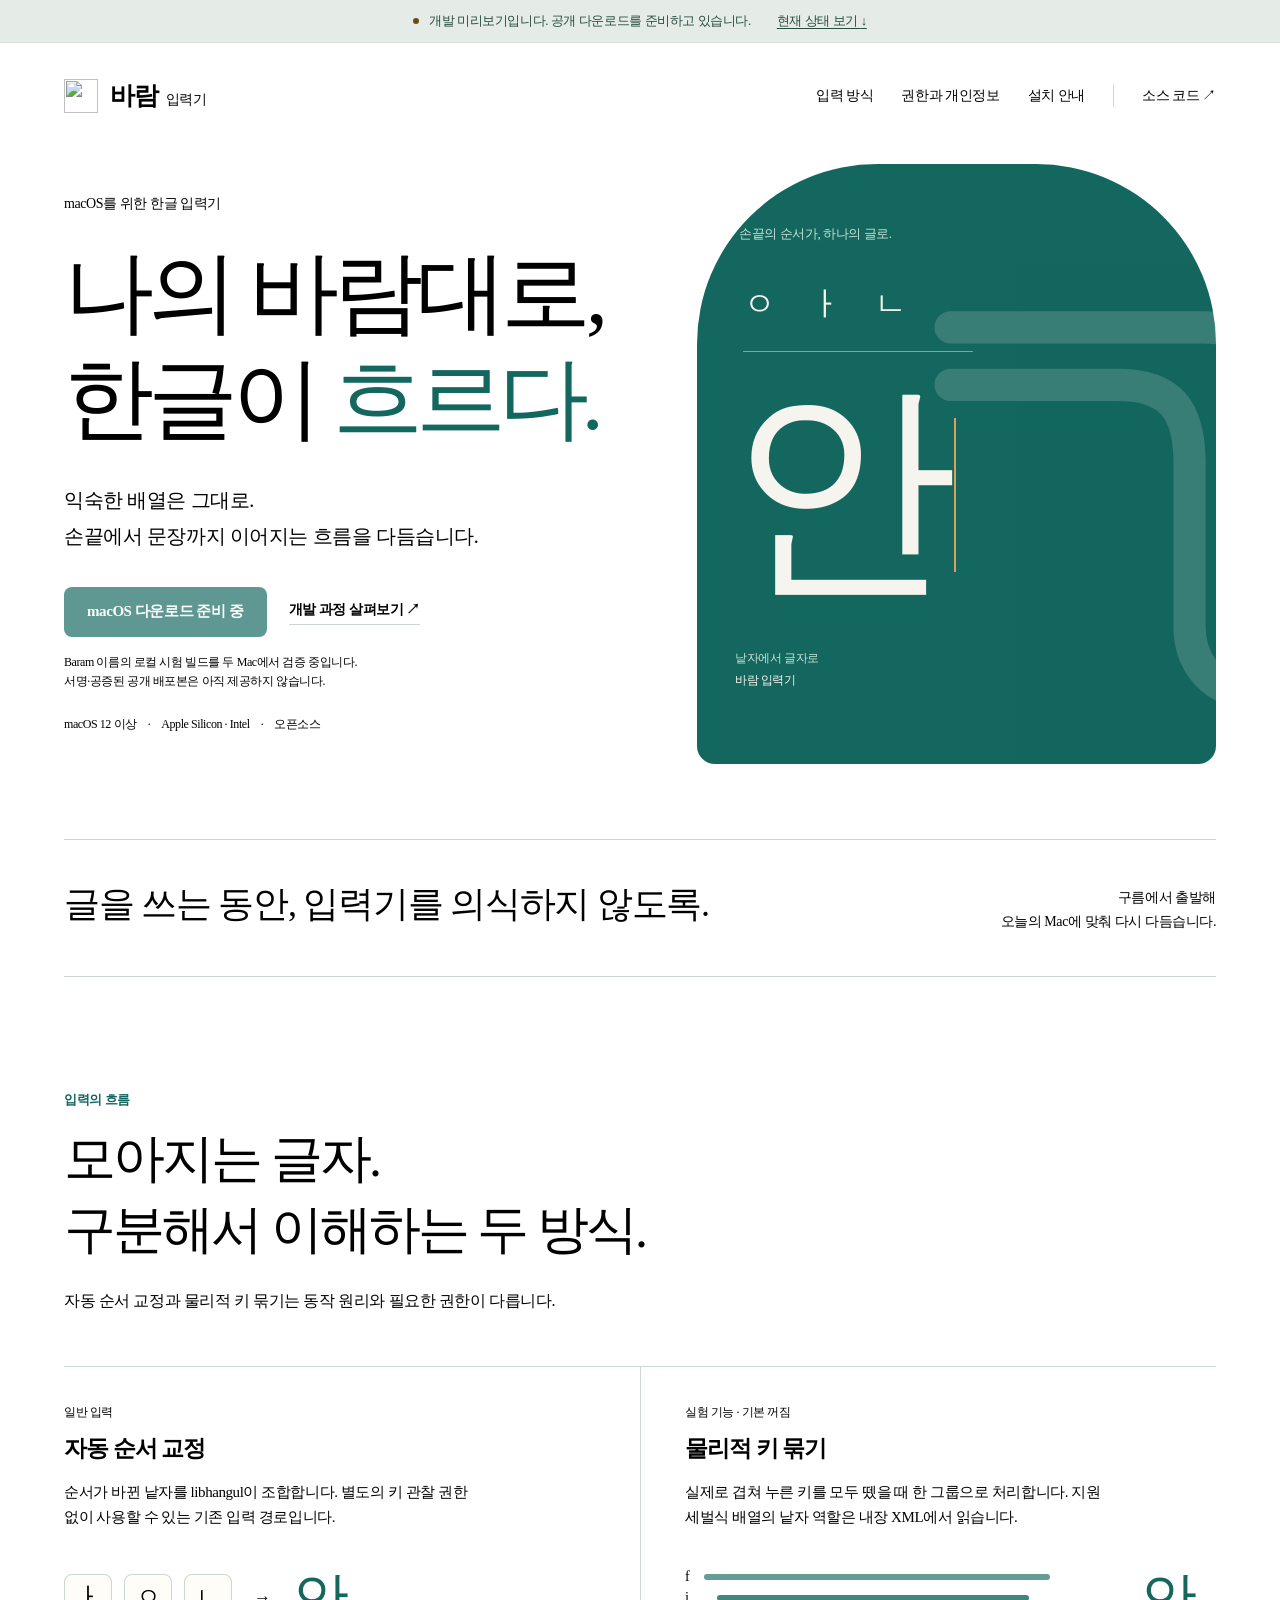
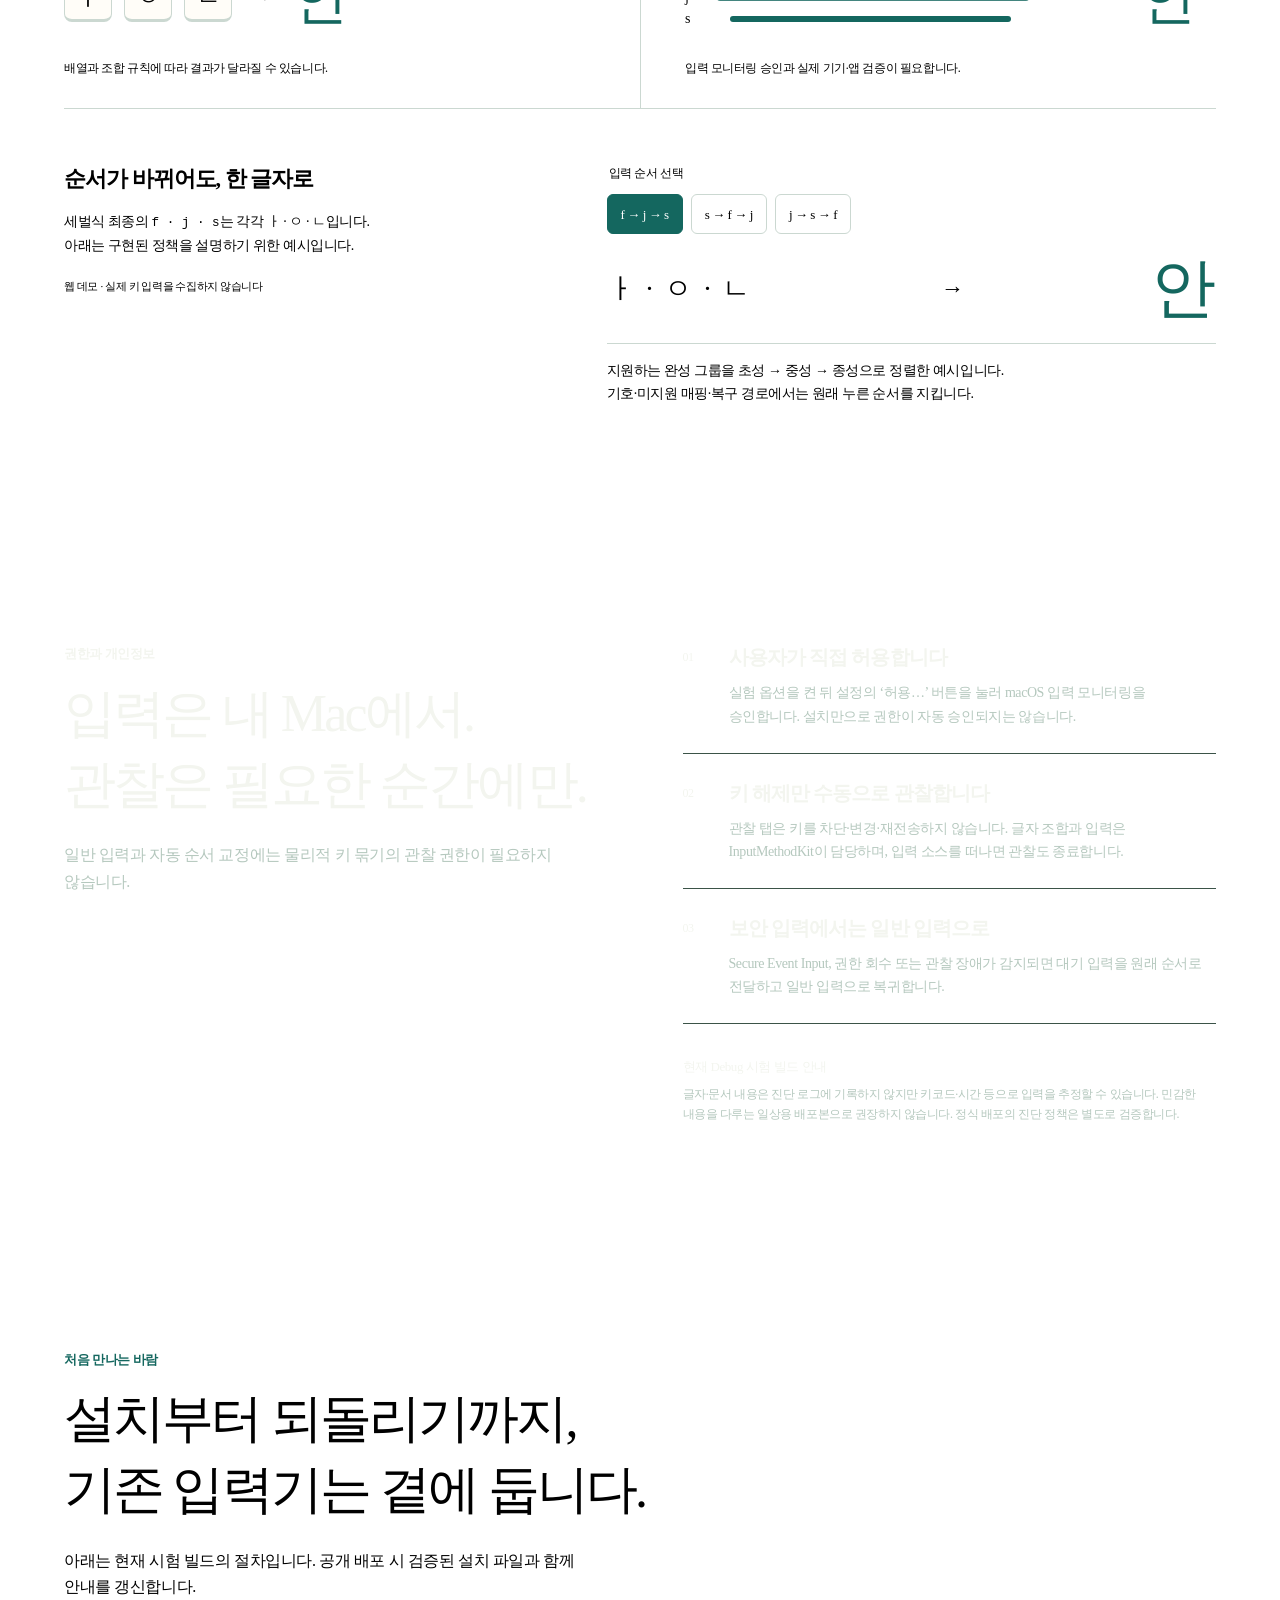
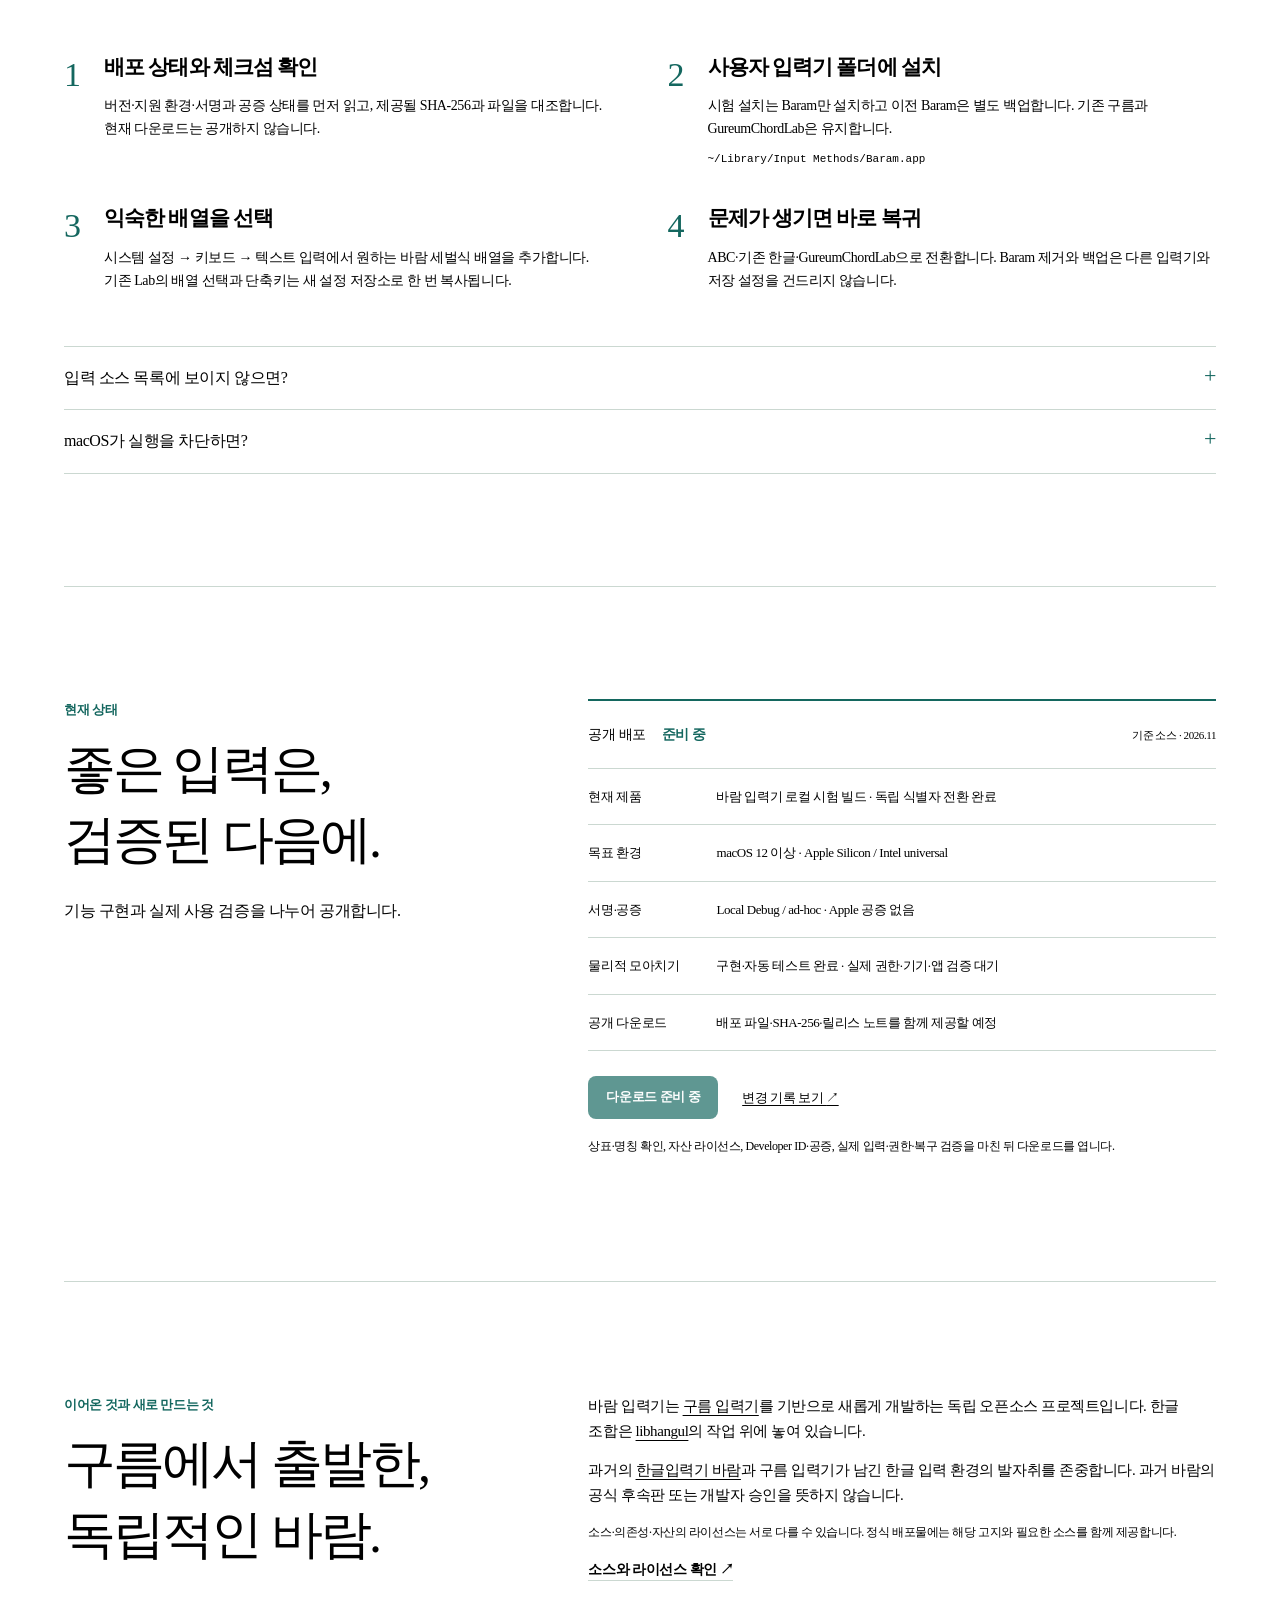
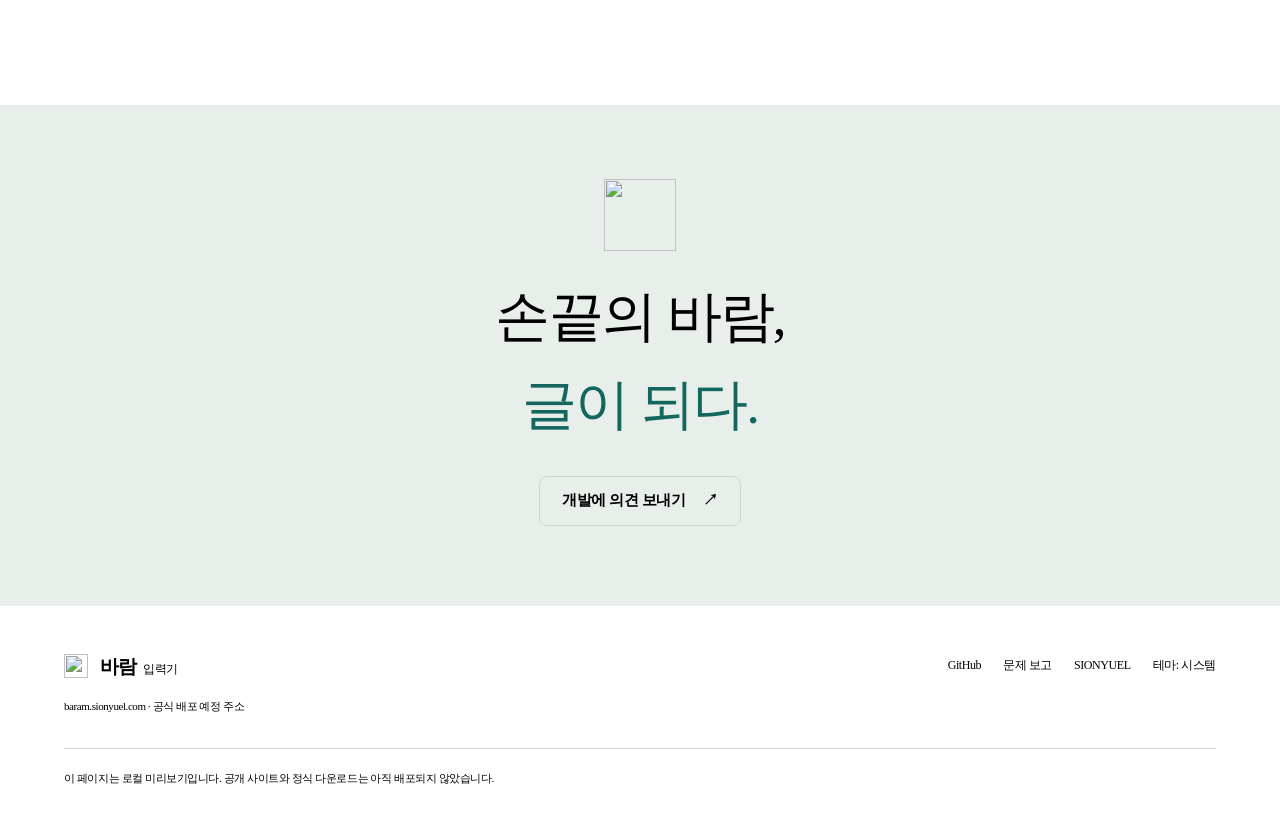
==== commit 0bcdc5fd: "Add independent Baram input method identity" ====
--- a/site/baram/src/index.html
+++ b/site/baram/src/index.html
@@ -27,7 +27,7 @@
   </header>
   <main id="main">
     <section class="hero wrap" aria-labelledby="hero-title">
-      <div class="hero-copy"><p class="platform">macOS를 위한 한글 입력기</p><h1 id="hero-title">나의 바람대로,<br>한글이 <em>흐르다.</em></h1><p class="hero-intro">익숙한 배열은 그대로.<br>손끝에서 문장까지 이어지는 흐름을 다듬습니다.</p><div class="hero-actions"><button class="button primary" type="button" disabled aria-describedby="download-note">macOS 다운로드 준비 중</button><a class="text-link" href="https://github.com/kathar0s/gureum">개발 과정 살펴보기 <span aria-hidden="true">↗</span></a></div><p id="download-note" class="availability">현재 시험 빌드는 GureumChordLab 이름으로 검증 중입니다.<br>정식 바람 배포본은 아직 공개하지 않았습니다.</p><ul class="platform-facts" aria-label="목표 실행 환경"><li>macOS 12 이상</li><li>Apple Silicon · Intel</li><li>오픈소스</li></ul></div>
+      <div class="hero-copy"><p class="platform">macOS를 위한 한글 입력기</p><h1 id="hero-title">나의 바람대로,<br>한글이 <em>흐르다.</em></h1><p class="hero-intro">익숙한 배열은 그대로.<br>손끝에서 문장까지 이어지는 흐름을 다듬습니다.</p><div class="hero-actions"><button class="button primary" type="button" disabled aria-describedby="download-note">macOS 다운로드 준비 중</button><a class="text-link" href="https://github.com/kathar0s/gureum">개발 과정 살펴보기 <span aria-hidden="true">↗</span></a></div><p id="download-note" class="availability">Baram 이름의 로컬 시험 빌드를 두 Mac에서 검증 중입니다.<br>서명·공증된 공개 배포본은 아직 제공하지 않습니다.</p><ul class="platform-facts" aria-label="목표 실행 환경"><li>macOS 12 이상</li><li>Apple Silicon · Intel</li><li>오픈소스</li></ul></div>
       <div class="composition-art" aria-label="낱자 이응, 아, 니은이 모여 안이 되는 조합 예시"><span class="art-caption">손끝의 순서가, 하나의 글로.</span><div class="jamo-track" aria-hidden="true"><span>ㅇ</span><span>ㅏ</span><span>ㄴ</span></div><span class="composition-line" aria-hidden="true"></span><span class="formed-syllable" aria-hidden="true">안<span class="caret"></span></span><span class="art-footnote">낱자에서 글자로<br><strong>바람 입력기</strong></span><svg class="wind-path" viewBox="0 0 480 470" fill="none" aria-hidden="true"><path d="M0 90H220C275 90 290 125 290 160V255C290 320 340 342 410 310"/><path d="M0 140H145C190 140 208 160 208 208V350C208 408 270 430 345 394"/></svg></div>
     </section>
     <section class="intro-line wrap" aria-label="제품 소개"><p>글을 쓰는 동안,<br class="mobile-break"> 입력기를 의식하지 않도록.</p><span>구름에서 출발해<br>오늘의 Mac에 맞춰 다시 다듬습니다.</span></section>
@@ -37,8 +37,8 @@
       <div class="demo" aria-labelledby="demo-title"><div><h3 id="demo-title">순서가 바뀌어도, 한 글자로</h3><p>세벌식 최종의 <code>f · j · s</code>는 각각 <span class="nowrap">ㅏ · ㅇ · ㄴ</span>입니다.<br>아래는 구현된 정책을 설명하기 위한 예시입니다.</p><span class="demo-disclaimer">웹 데모 · 실제 키 입력을 수집하지 않습니다</span></div><div class="demo-control"><fieldset><legend>입력 순서 선택</legend><div class="sequence-buttons"><button type="button" class="sequence selected" data-sequence="fjs" aria-pressed="true">f → j → s</button><button type="button" class="sequence" data-sequence="sfj" aria-pressed="false">s → f → j</button><button type="button" class="sequence" data-sequence="jsf" aria-pressed="false">j → s → f</button></div></fieldset><div class="demo-result" aria-live="polite" aria-atomic="true"><span id="demo-jamo">ㅏ · ㅇ · ㄴ</span><span class="result-arrow" aria-hidden="true">→</span><strong>안</strong></div><p>지원하는 완성 그룹을 초성 → 중성 → 종성으로 정렬한 예시입니다.<br>기호·미지원 매핑·복구 경로에서는 원래 누른 순서를 지킵니다.</p></div></div>
     </section>
     <section id="privacy" class="privacy-section section-space" aria-labelledby="privacy-title"><div class="wrap privacy-layout"><div class="section-heading"><p class="section-label">권한과 개인정보</p><h2 id="privacy-title">입력은 내 Mac에서.<br>관찰은 필요한 순간에만.</h2><p>일반 입력과 자동 순서 교정에는 물리적 키 묶기의 관찰 권한이 필요하지 않습니다.</p></div><div class="privacy-details"><article><span class="plain-icon" aria-hidden="true">01</span><div><h3>사용자가 직접 허용합니다</h3><p>실험 옵션을 켠 뒤 설정의 ‘허용…’ 버튼을 눌러 macOS 입력 모니터링을 승인합니다. 설치만으로 권한이 자동 승인되지는 않습니다.</p></div></article><article><span class="plain-icon" aria-hidden="true">02</span><div><h3>키 해제만 수동으로 관찰합니다</h3><p>관찰 탭은 키를 차단·변경·재전송하지 않습니다. 글자 조합과 입력은 InputMethodKit이 담당하며, 입력 소스를 떠나면 관찰도 종료합니다.</p></div></article><article><span class="plain-icon" aria-hidden="true">03</span><div><h3>보안 입력에서는 일반 입력으로</h3><p>Secure Event Input, 권한 회수 또는 관찰 장애가 감지되면 대기 입력을 원래 순서로 전달하고 일반 입력으로 복귀합니다.</p></div></article><aside class="debug-note"><strong>현재 Debug 시험 빌드 안내</strong><p>글자·문서 내용은 진단 로그에 기록하지 않지만 키코드·시간 등으로 입력을 추정할 수 있습니다. 민감한 내용을 다루는 일상용 배포본으로 권장하지 않습니다. 정식 배포의 진단 정책은 별도로 검증합니다.</p></aside></div></div></section>
-    <section id="guide" class="guide-section wrap section-space" aria-labelledby="guide-title"><div class="section-heading"><p class="section-label">처음 만나는 바람</p><h2 id="guide-title">설치부터 되돌리기까지,<br>기존 입력기는 곁에 둡니다.</h2><p>아래는 현재 시험 빌드의 절차입니다. 공개 배포 시 검증된 설치 파일과 함께 안내를 갱신합니다.</p></div><div class="guide-steps"><article><span>1</span><div><h3>배포 상태와 체크섬 확인</h3><p>버전·지원 환경·서명과 공증 상태를 먼저 읽고, 제공될 SHA-256과 파일을 대조합니다. 현재 다운로드는 공개하지 않습니다.</p></div></article><article><span>2</span><div><h3>사용자 입력기 폴더에 설치</h3><p>시험 빌드의 설치 명령은 Lab 앱만 설치하고 이전 Lab을 백업합니다. 기존 구름과 macOS 입력기는 유지합니다.</p><code>~/Library/Input Methods/GureumChordLab.app</code></div></article><article><span>3</span><div><h3>익숙한 배열을 선택</h3><p>시스템 설정 → 키보드 → 텍스트 입력에서 원하는 Lab 세벌식 배열을 추가합니다. 입력기 앱을 직접 실행하지 않습니다.</p></div></article><article><span>4</span><div><h3>문제가 생기면 바로 복귀</h3><p>ABC 또는 기존 한글 입력기로 전환하고 실험 옵션을 끕니다. 제거 명령은 Lab만 백업으로 옮기며 저장된 설정은 보존합니다.</p></div></article></div><details class="faq"><summary>입력 소스 목록에 보이지 않으면?</summary><p>시스템 설정에서 입력 소스를 다시 확인하고, 새 입력기가 반영되지 않았다면 작업을 저장한 뒤 로그아웃·로그인을 진행합니다. 기존 입력기는 먼저 지우지 마세요.</p></details><details class="faq"><summary>macOS가 실행을 차단하면?</summary><p>현재 시험 파일은 Developer ID 서명·Apple 공증을 받지 않았습니다. 보안 설정을 전체 해제하지 말고 파일 출처와 체크섬을 확인하세요. 정식 다운로드는 서명·공증 검증 뒤 공개합니다. <a href="https://support.apple.com/ko-kr/102445">Apple의 안전한 앱 열기 안내</a></p></details></section>
-    <section id="release" class="release-section wrap section-space" aria-labelledby="release-title"><div class="section-heading"><p class="section-label">현재 상태</p><h2 id="release-title">좋은 입력은,<br>검증된 다음에.</h2><p>기능 구현과 실제 사용 검증을 나누어 공개합니다.</p></div><div class="release-ledger"><div class="ledger-head"><span>공개 배포</span><strong>준비 중</strong><span class="release-date">기준 소스 · 2026.11</span></div><dl><div><dt>현재 제품</dt><dd>GureumChordLab 시험 빌드</dd></div><div><dt>목표 환경</dt><dd>macOS 12 이상 · Apple Silicon / Intel universal</dd></div><div><dt>서명·공증</dt><dd>Local Debug / ad-hoc · Apple 공증 없음</dd></div><div><dt>물리적 모아치기</dt><dd>구현·자동 테스트 완료 · 실제 권한·기기·앱 검증 대기</dd></div><div><dt>공개 다운로드</dt><dd>배포 파일·SHA-256·릴리스 노트를 함께 제공할 예정</dd></div></dl><div class="release-actions"><button class="button primary" type="button" disabled>다운로드 준비 중</button><a href="https://github.com/kathar0s/gureum/commits/feature/chorded-sebeolsik-foundation/">변경 기록 보기 <span aria-hidden="true">↗</span></a></div></div><p class="release-gate">정식 이름 확인, 자산 라이선스, Developer ID·공증, 실제 입력·권한·복구 검증을 마친 뒤 다운로드를 엽니다.</p></section>
+    <section id="guide" class="guide-section wrap section-space" aria-labelledby="guide-title"><div class="section-heading"><p class="section-label">처음 만나는 바람</p><h2 id="guide-title">설치부터 되돌리기까지,<br>기존 입력기는 곁에 둡니다.</h2><p>아래는 현재 시험 빌드의 절차입니다. 공개 배포 시 검증된 설치 파일과 함께 안내를 갱신합니다.</p></div><div class="guide-steps"><article><span>1</span><div><h3>배포 상태와 체크섬 확인</h3><p>버전·지원 환경·서명과 공증 상태를 먼저 읽고, 제공될 SHA-256과 파일을 대조합니다. 현재 다운로드는 공개하지 않습니다.</p></div></article><article><span>2</span><div><h3>사용자 입력기 폴더에 설치</h3><p>시험 설치는 Baram만 설치하고 이전 Baram은 별도 백업합니다. 기존 구름과 GureumChordLab은 유지합니다.</p><code>~/Library/Input Methods/Baram.app</code></div></article><article><span>3</span><div><h3>익숙한 배열을 선택</h3><p>시스템 설정 → 키보드 → 텍스트 입력에서 원하는 바람 세벌식 배열을 추가합니다. 기존 Lab의 배열 선택과 단축키는 새 설정 저장소로 한 번 복사됩니다.</p></div></article><article><span>4</span><div><h3>문제가 생기면 바로 복귀</h3><p>ABC·기존 한글·GureumChordLab으로 전환합니다. Baram 제거와 백업은 다른 입력기와 저장 설정을 건드리지 않습니다.</p></div></article></div><details class="faq"><summary>입력 소스 목록에 보이지 않으면?</summary><p>시스템 설정에서 입력 소스를 다시 확인하고, 새 입력기가 반영되지 않았다면 작업을 저장한 뒤 로그아웃·로그인을 진행합니다. 기존 입력기는 먼저 지우지 마세요.</p></details><details class="faq"><summary>macOS가 실행을 차단하면?</summary><p>현재 시험 파일은 Developer ID 서명·Apple 공증을 받지 않았습니다. 보안 설정을 전체 해제하지 말고 파일 출처와 체크섬을 확인하세요. 정식 다운로드는 서명·공증 검증 뒤 공개합니다. <a href="https://support.apple.com/ko-kr/102445">Apple의 안전한 앱 열기 안내</a></p></details></section>
+    <section id="release" class="release-section wrap section-space" aria-labelledby="release-title"><div class="section-heading"><p class="section-label">현재 상태</p><h2 id="release-title">좋은 입력은,<br>검증된 다음에.</h2><p>기능 구현과 실제 사용 검증을 나누어 공개합니다.</p></div><div class="release-ledger"><div class="ledger-head"><span>공개 배포</span><strong>준비 중</strong><span class="release-date">기준 소스 · 2026.11</span></div><dl><div><dt>현재 제품</dt><dd>바람 입력기 로컬 시험 빌드 · 독립 식별자 전환 완료</dd></div><div><dt>목표 환경</dt><dd>macOS 12 이상 · Apple Silicon / Intel universal</dd></div><div><dt>서명·공증</dt><dd>Local Debug / ad-hoc · Apple 공증 없음</dd></div><div><dt>물리적 모아치기</dt><dd>구현·자동 테스트 완료 · 실제 권한·기기·앱 검증 대기</dd></div><div><dt>공개 다운로드</dt><dd>배포 파일·SHA-256·릴리스 노트를 함께 제공할 예정</dd></div></dl><div class="release-actions"><button class="button primary" type="button" disabled>다운로드 준비 중</button><a href="https://github.com/kathar0s/gureum/commits/feature/chorded-sebeolsik-foundation/">변경 기록 보기 <span aria-hidden="true">↗</span></a></div></div><p class="release-gate">상표·명칭 확인, 자산 라이선스, Developer ID·공증, 실제 입력·권한·복구 검증을 마친 뒤 다운로드를 엽니다.</p></section>
     <section class="heritage wrap section-space" aria-labelledby="heritage-title"><div><p class="section-label">이어온 것과 새로 만드는 것</p><h2 id="heritage-title">구름에서 출발한,<br>독립적인 바람.</h2></div><div><p>바람 입력기는 <a href="https://github.com/gureum/gureum">구름 입력기</a>를 기반으로 새롭게 개발하는 독립 오픈소스 프로젝트입니다. 한글 조합은 <a href="https://github.com/libhangul/libhangul">libhangul</a>의 작업 위에 놓여 있습니다.</p><p>과거의 <a href="https://baramim.blogspot.com/">한글입력기 바람</a>과 구름 입력기가 남긴 한글 입력 환경의 발자취를 존중합니다. 과거 바람의 공식 후속판 또는 개발자 승인을 뜻하지 않습니다.</p><p class="small-note">소스·의존성·자산의 라이선스는 서로 다를 수 있습니다. 정식 배포물에는 해당 고지와 필요한 소스를 함께 제공합니다.</p><a class="text-link" href="https://github.com/kathar0s/gureum/blob/feature/chorded-sebeolsik-foundation/COPYING">소스와 라이선스 확인 <span aria-hidden="true">↗</span></a></div></section>
     <section class="closing"><div class="wrap"><img src="assets/baram-mark-master.svg" width="72" height="72" alt=""><p>손끝의 바람,<br><em>글이 되다.</em></p><a class="button outline" href="https://github.com/kathar0s/gureum/issues">개발에 의견 보내기 <span aria-hidden="true">↗</span></a></div></section>
   </main>
